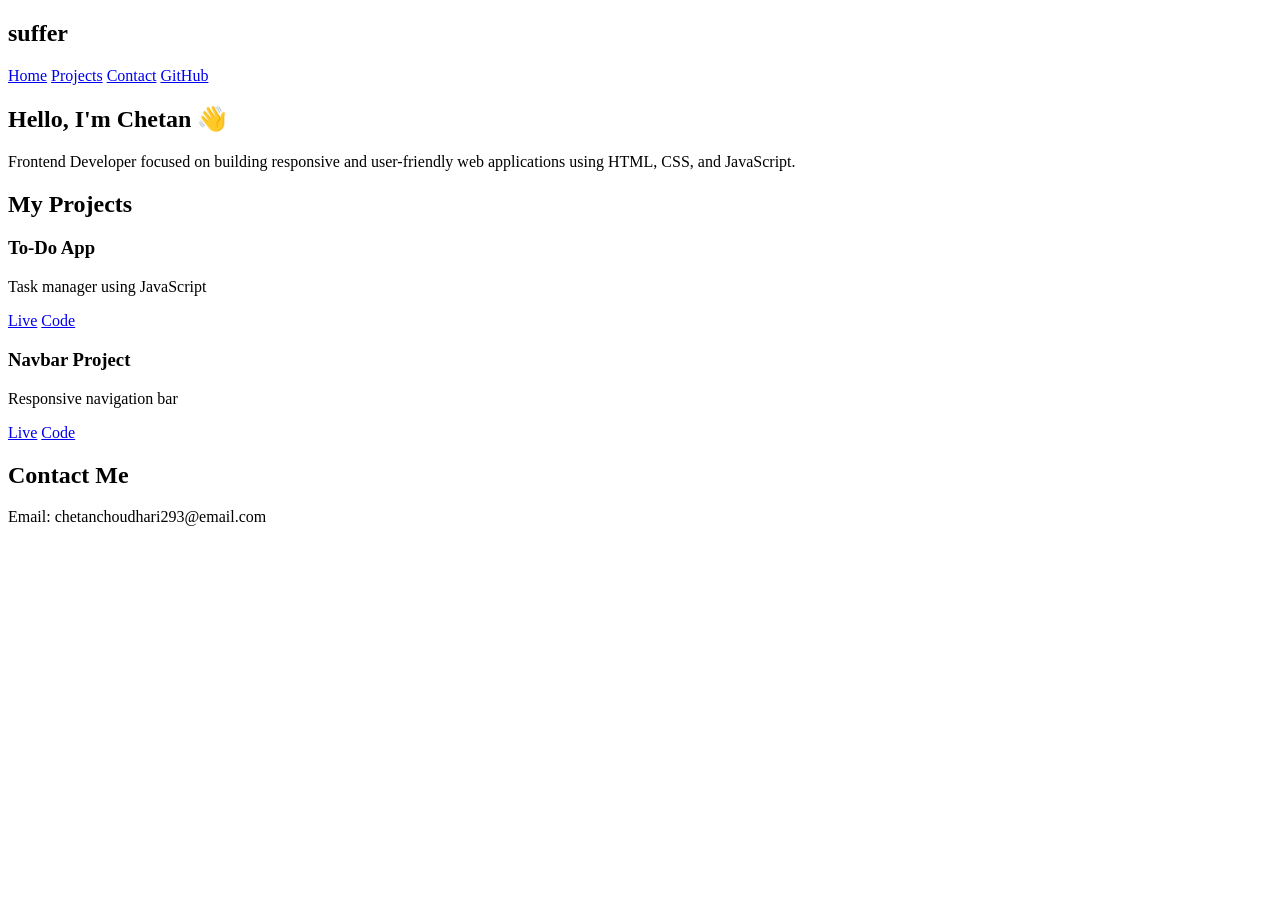
==== index.html @ 4601509c "index.html still learning" ====
<!DOCTYPE html>
<html lang="en">

<head>
  <meta charset="UTF-8">
  <meta name="viewport" content="width=device-width, initial-scale=1.0">
  <title>Chetan Portfolio</title>
  <link rel="stylesheet" href="chetan.css">
  <link rel="stylesheet" href="chetan.js">
  

</head>

<body>

  <!-- Navbar -->
  <div class="navbar">
    <h2>suffer</h2>
    <div>
      <a href="#home">Home</a>
      <a href="/project1/index.html">Projects</a>
      <a href="#contact">Contact</a>
      <a href="https://github.com/yourusername" class="btn">GitHub</a>
    </div>
  </div>

  <!-- Hero -->
  <section id="home">
    <h1>Hello, I'm Chetan 👋</h1>
    <p>Frontend Developer focused on building responsive and user-friendly web applications using HTML, CSS, and
      JavaScript.</p>
  </section>

  <!-- Projects -->
  <section id="projects">
    <h2>My Projects</h2>

    <div class="project-container">

      <div class="project">
        <h3>To-Do App</h3>
        <p>Task manager using JavaScript</p>
        <a href="#" class="btn">Live</a>
        <a href="#" class="btn">Code</a>
      </div>

      <div class="project">
        <h3>Navbar Project</h3>
        <p>Responsive navigation bar</p>
        <a href="#" class="btn">Live</a>
        <a href="#" class="btn">Code</a>
      </div>

    </div>
  </section>

  <!-- Contact -->
  <section id="contact">
    <h2>Contact Me</h2>
    <p>Email: chetanchoudhari293@email.com</p>
  </section>

</body>

</html>
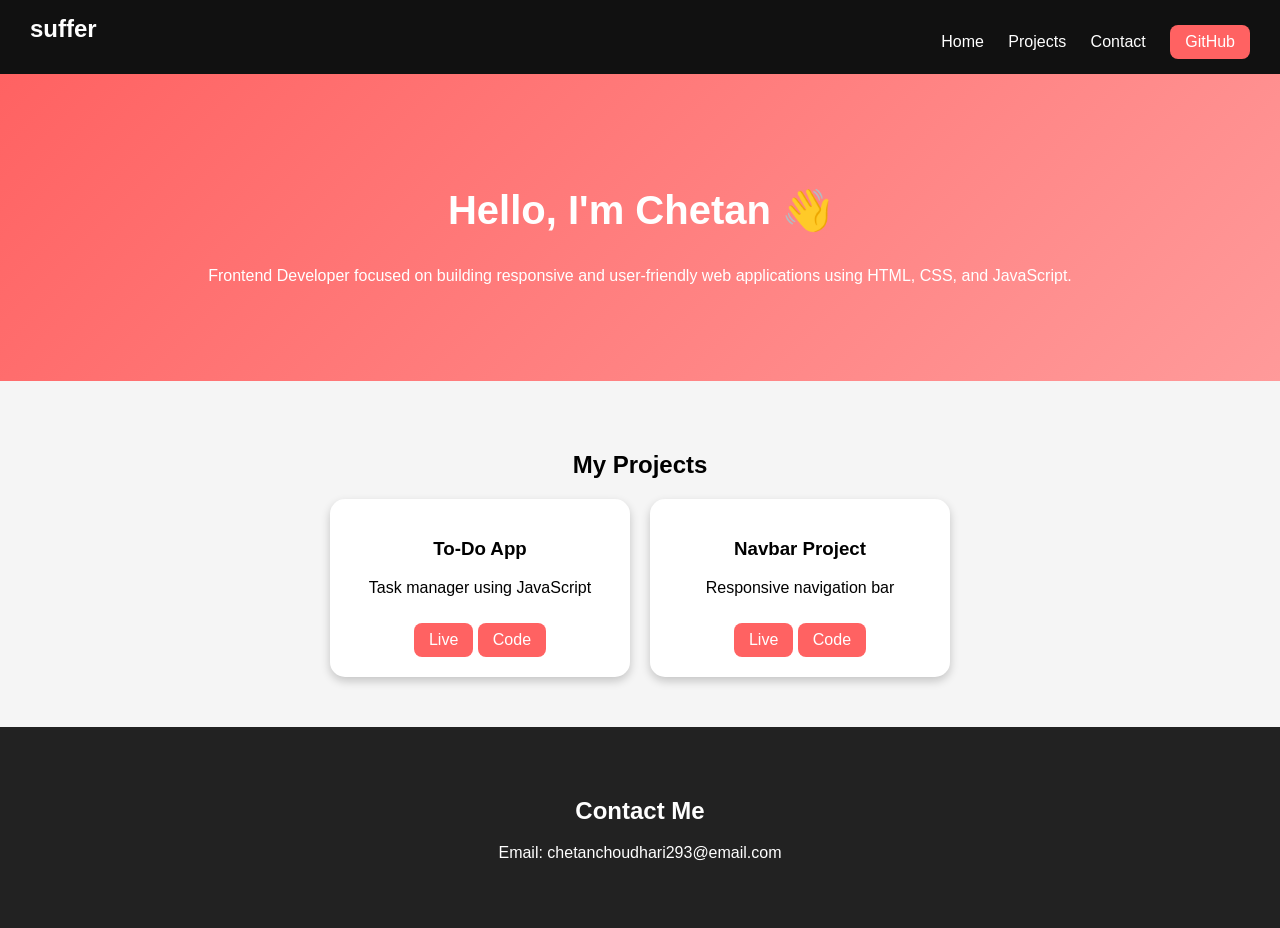
==== commit 50efa0dc: "index.html" ====
--- a/index.html
+++ b/index.html
@@ -8,7 +8,93 @@
   <link rel="stylesheet" href="chetan.css">
   <link rel="stylesheet" href="chetan.js">
   
+<style>
+   body {
+      margin: 0;
+      font-family: Arial, sans-serif;
+      background: #f5f5f5;
+    }
 
+    /* Navbar */
+    .navbar {
+      display: flex;
+      justify-content: space-between;
+      padding: 15px 30px;
+      background: #111;
+      color: white;
+    }
+
+    .navbar h2 {
+      margin: 0;
+    }
+
+    .navbar a {
+      color: white;
+      text-decoration: none;
+      margin-left: 20px;
+    }
+
+    /* Hero Section */
+    #home {
+      text-align: center;
+      padding: 80px 20px;
+      background: linear-gradient(135deg, #ff6262, #ff9a9a);
+      color: white;
+    }
+
+    #home h1 {
+      font-size: 40px;
+    }
+
+    /* Projects */
+    #projects {
+      padding: 50px;
+      text-align: center;
+    }
+
+    .project-container {
+      display: flex;
+      justify-content: center;
+      flex-wrap: wrap;
+      gap: 20px;
+    }
+
+    .project {
+      background: white;
+      padding: 20px;
+      width: 260px;
+      border-radius: 15px;
+      box-shadow: 0 4px 10px rgba(0, 0, 0, 0.2);
+      transition: 0.3s;
+    }
+
+    .project:hover {
+      transform: translateY(-10px);
+    }
+
+    /* Buttons */
+    .btn {
+      display: inline-block;
+      margin-top: 10px;
+      padding: 8px 15px;
+      background: #ff6262;
+      color: white;
+      text-decoration: none;
+      border-radius: 8px;
+    }
+
+    .btn:hover {
+      background: #e14b4b;
+    }
+
+    /* Contact */
+    #contact {
+      padding: 50px;
+      text-align: center;
+      background: #222;
+      color: white;
+    }
+</style>
 </head>
 
 <body>
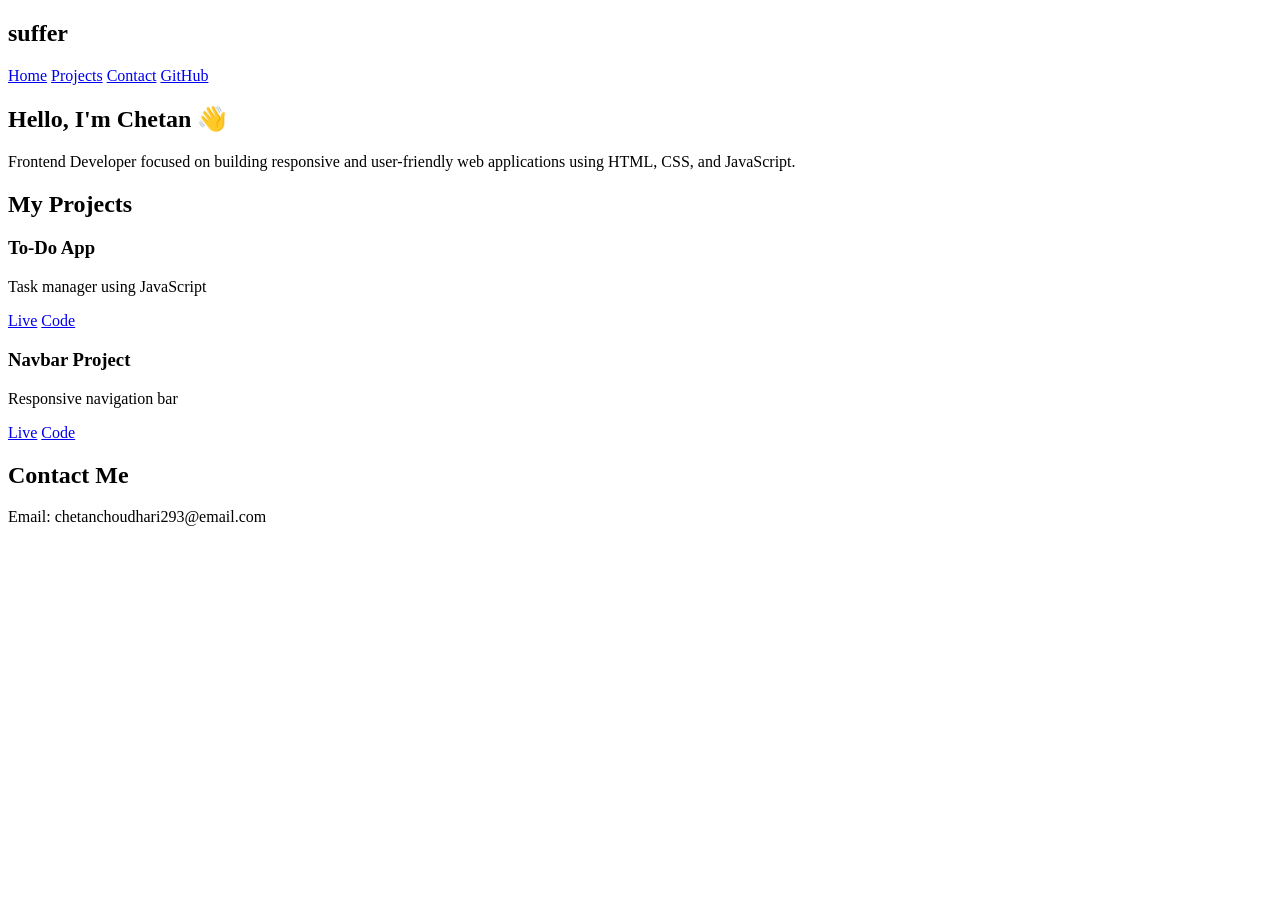
==== commit 77cbbbe3: "Create index.html" ====
--- a/index.html
+++ b/index.html
@@ -8,93 +8,7 @@
   <link rel="stylesheet" href="chetan.css">
   <link rel="stylesheet" href="chetan.js">
   
-<style>
-   body {
-      margin: 0;
-      font-family: Arial, sans-serif;
-      background: #f5f5f5;
-    }
 
-    /* Navbar */
-    .navbar {
-      display: flex;
-      justify-content: space-between;
-      padding: 15px 30px;
-      background: #111;
-      color: white;
-    }
-
-    .navbar h2 {
-      margin: 0;
-    }
-
-    .navbar a {
-      color: white;
-      text-decoration: none;
-      margin-left: 20px;
-    }
-
-    /* Hero Section */
-    #home {
-      text-align: center;
-      padding: 80px 20px;
-      background: linear-gradient(135deg, #ff6262, #ff9a9a);
-      color: white;
-    }
-
-    #home h1 {
-      font-size: 40px;
-    }
-
-    /* Projects */
-    #projects {
-      padding: 50px;
-      text-align: center;
-    }
-
-    .project-container {
-      display: flex;
-      justify-content: center;
-      flex-wrap: wrap;
-      gap: 20px;
-    }
-
-    .project {
-      background: white;
-      padding: 20px;
-      width: 260px;
-      border-radius: 15px;
-      box-shadow: 0 4px 10px rgba(0, 0, 0, 0.2);
-      transition: 0.3s;
-    }
-
-    .project:hover {
-      transform: translateY(-10px);
-    }
-
-    /* Buttons */
-    .btn {
-      display: inline-block;
-      margin-top: 10px;
-      padding: 8px 15px;
-      background: #ff6262;
-      color: white;
-      text-decoration: none;
-      border-radius: 8px;
-    }
-
-    .btn:hover {
-      background: #e14b4b;
-    }
-
-    /* Contact */
-    #contact {
-      padding: 50px;
-      text-align: center;
-      background: #222;
-      color: white;
-    }
-</style>
 </head>
 
 <body>
@@ -104,7 +18,7 @@
     <h2>suffer</h2>
     <div>
       <a href="#home">Home</a>
-      <a href="/project1/index.html">Projects</a>
+      <a href="/project1/">Projects</a>
       <a href="#contact">Contact</a>
       <a href="https://github.com/yourusername" class="btn">GitHub</a>
     </div>
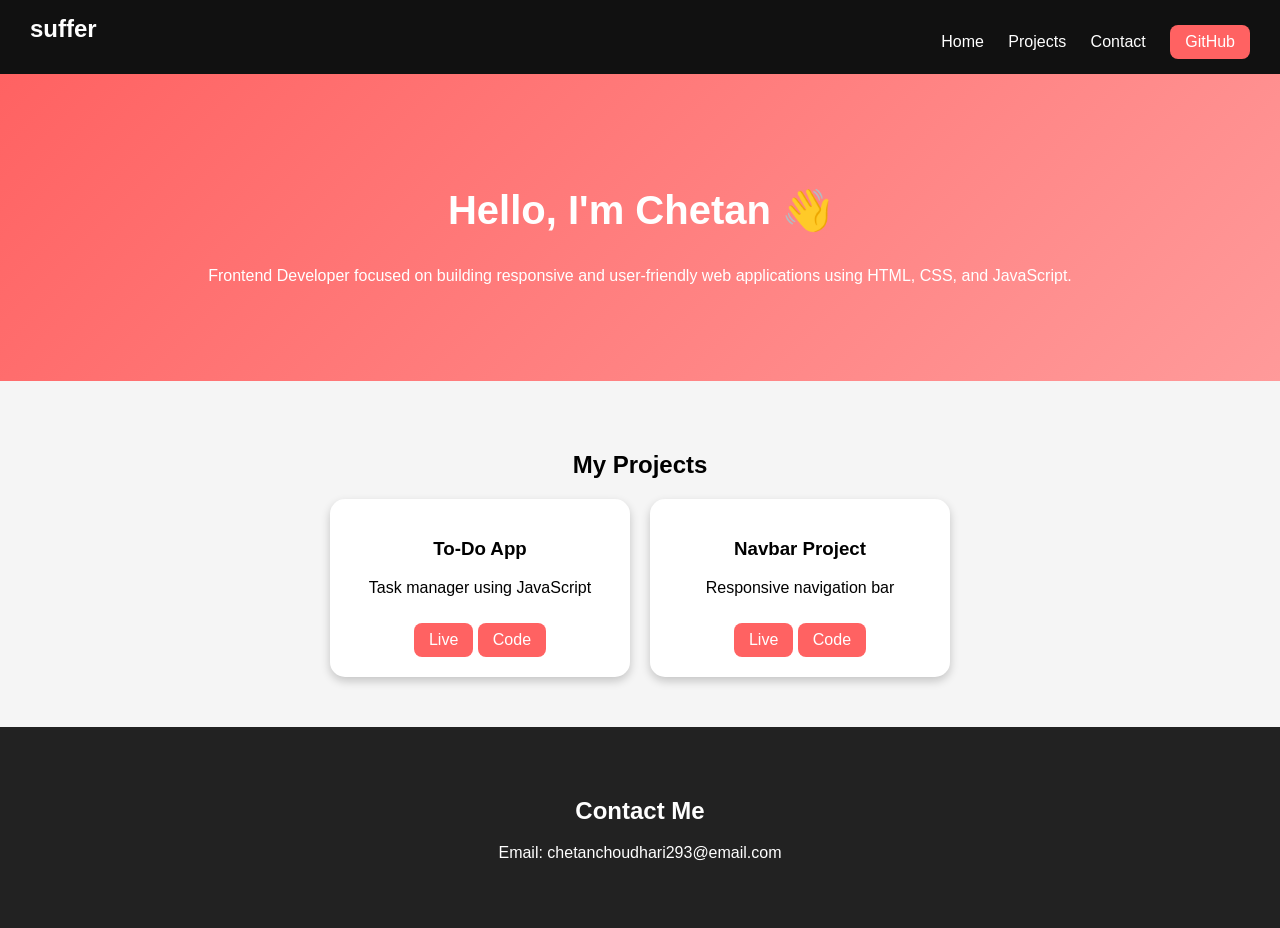
==== commit 354ef434: "Update index.html" ====
--- a/index.html
+++ b/index.html
@@ -5,8 +5,9 @@
   <meta charset="UTF-8">
   <meta name="viewport" content="width=device-width, initial-scale=1.0">
   <title>Chetan Portfolio</title>
-  <link rel="stylesheet" href="chetan.css">
-  <link rel="stylesheet" href="chetan.js">
+   <link rel="stylesheet" href="style.css">
+  <link rel="stylesheet" href="script.js">
+  
   
 
 </head>
--- a/style.css
+++ b/style.css
@@ -0,0 +1,85 @@
+ body {
+      margin: 0;
+      font-family: Arial, sans-serif;
+      background: #f5f5f5;
+    }
+
+    /* Navbar */
+    .navbar {
+      display: flex;
+      justify-content: space-between;
+      padding: 15px 30px;
+      background: #111;
+      color: white;
+    }
+
+    .navbar h2 {
+      margin: 0;
+    }
+
+    .navbar a {
+      color: white;
+      text-decoration: none;
+      margin-left: 20px;
+    }
+
+    /* Hero Section */
+    #home {
+      text-align: center;
+      padding: 80px 20px;
+      background: linear-gradient(135deg, #ff6262, #ff9a9a);
+      color: white;
+    }
+
+    #home h1 {
+      font-size: 40px;
+    }
+
+    /* Projects */
+    #projects {
+      padding: 50px;
+      text-align: center;
+    }
+
+    .project-container {
+      display: flex;
+      justify-content: center;
+      flex-wrap: wrap;
+      gap: 20px;
+    }
+
+    .project {
+      background: white;
+      padding: 20px;
+      width: 260px;
+      border-radius: 15px;
+      box-shadow: 0 4px 10px rgba(0, 0, 0, 0.2);
+      transition: 0.3s;
+    }
+
+    .project:hover {
+      transform: translateY(-10px);
+    }
+
+    /* Buttons */
+    .btn {
+      display: inline-block;
+      margin-top: 10px;
+      padding: 8px 15px;
+      background: #ff6262;
+      color: white;
+      text-decoration: none;
+      border-radius: 8px;
+    }
+
+    .btn:hover {
+      background: #e14b4b;
+    }
+
+    /* Contact */
+    #contact {
+      padding: 50px;
+      text-align: center;
+      background: #222;
+      color: white;
+    }
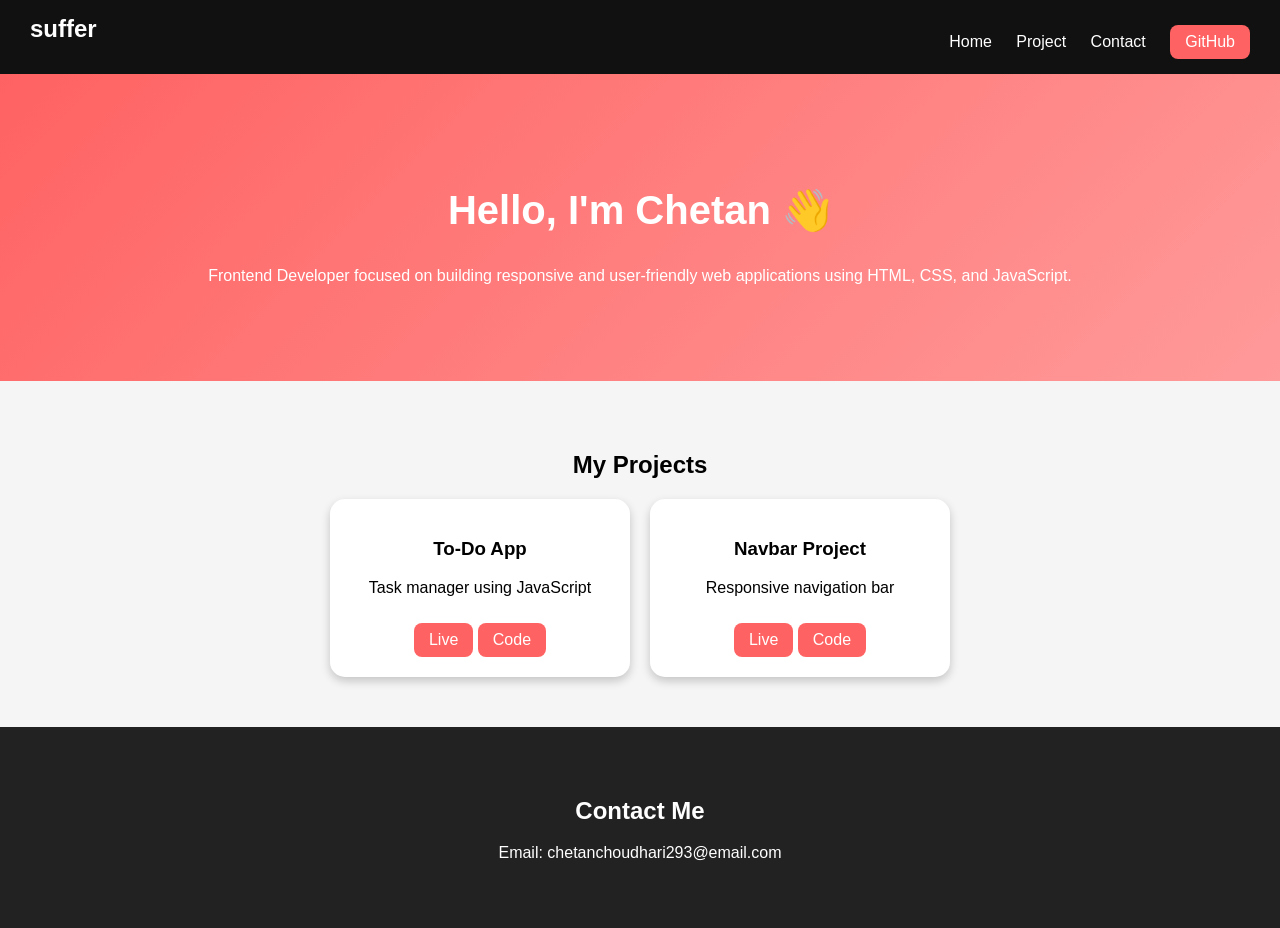
==== commit 2a48992e: "Update index.html" ====
--- a/index.html
+++ b/index.html
@@ -19,7 +19,7 @@
     <h2>suffer</h2>
     <div>
       <a href="#home">Home</a>
-      <a href="/project1/">Projects</a>
+      <a href="project1/index.html">Project</a>
       <a href="#contact">Contact</a>
       <a href="https://github.com/yourusername" class="btn">GitHub</a>
     </div>
